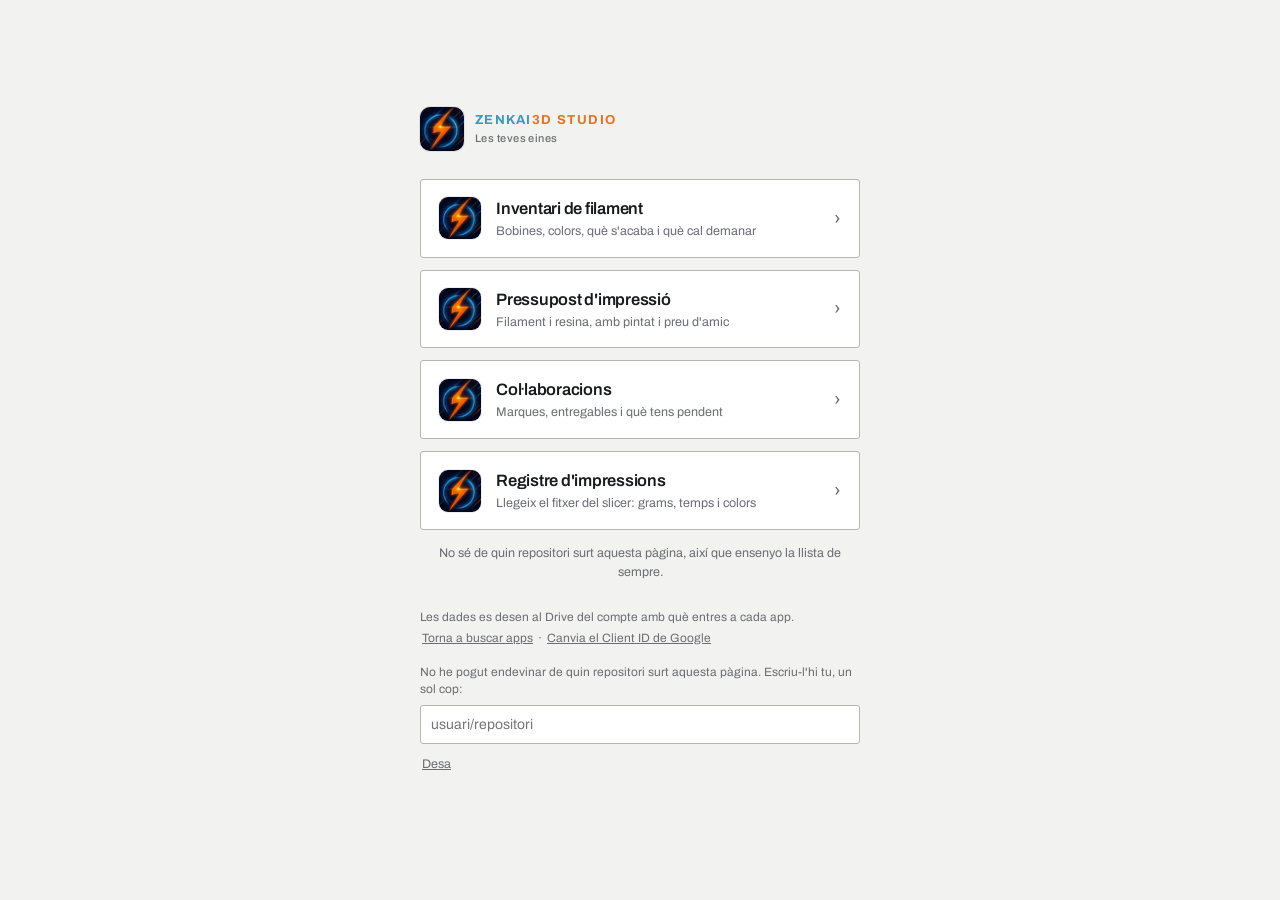
==== index.html @ d3b930be "Add files via upload" ====
<!DOCTYPE html>
<html lang="ca">
<head>
<meta charset="utf-8">
<meta name="viewport" content="width=device-width, initial-scale=1">
<title>Zenkai3D Studio</title>
<meta name="apple-mobile-web-app-capable" content="yes">
<meta name="apple-mobile-web-app-status-bar-style" content="default">
<meta name="apple-mobile-web-app-title" content="Zenkai3D">
<meta name="mobile-web-app-capable" content="yes">
<meta name="theme-color" content="#F2F2F0">
<link rel="apple-touch-icon" href="[data-uri]">
<link rel="icon" href="[data-uri]">
<link rel="preconnect" href="https://fonts.googleapis.com">
<link rel="preconnect" href="https://fonts.gstatic.com" crossorigin>
<link href="https://fonts.googleapis.com/css2?family=Archivo:wght@400;500;600;700&display=swap" rel="stylesheet">
<style>
:root{
  --paper:#F2F2F0; --surface:#FFFFFF; --ink:#191A1C; --ink-soft:#6B6D72;
  --line:#D9D9D5; --line-strong:#B6B6B1;
  --r:3px; --brand-blue:#3E96C2; --brand-orange:#E67324;
}
@media (prefers-color-scheme: dark){
  :root:not([data-theme="light"]){
    --paper:#131416; --surface:#1B1C1F; --ink:#EDEDEA; --ink-soft:#95979C;
    --line:#2E3033; --line-strong:#45484C;
  }
}
:root[data-theme="dark"]{
  --paper:#131416; --surface:#1B1C1F; --ink:#EDEDEA; --ink-soft:#95979C;
  --line:#2E3033; --line-strong:#45484C;
}
*{box-sizing:border-box}
html,body{margin:0;padding:0}
body{
  background:var(--paper); color:var(--ink);
  font-family:"Archivo","Helvetica Neue",Arial,sans-serif;
  font-size:15px; line-height:1.45; -webkit-font-smoothing:antialiased;
  min-height:100dvh; display:flex; align-items:center; justify-content:center; padding:28px 20px 44px;
}
.wrap{max-width:440px;width:100%}
.brandbar{display:flex;align-items:center;gap:11px;margin-bottom:28px}
.brandmark{width:44px;height:44px;border-radius:10px;display:block;flex:none;box-shadow:0 0 0 1px rgba(0,0,0,.08)}
.brandname{font-size:13px;font-weight:700;letter-spacing:.11em;text-transform:uppercase;line-height:1.3}
.brandname b{color:var(--brand-blue)}
.brandname i{color:var(--brand-orange);font-style:normal}
.brandname span{display:block;color:var(--ink-soft);font-size:11px;letter-spacing:.04em;font-weight:500;text-transform:none;margin-top:2px}

.apps{display:flex;flex-direction:column;gap:12px}
a.app{
  display:flex;align-items:center;gap:15px;
  background:var(--surface);border:1px solid var(--line-strong);border-radius:var(--r);
  padding:17px 18px;text-decoration:none;color:inherit;
  transition:border-color .12s, transform .12s;
}
a.app:hover,a.app:active{border-color:var(--ink);transform:translateY(-1px)}
a.app:focus-visible{outline:2px solid var(--ink);outline-offset:2px}
.app-ico{width:42px;height:42px;border-radius:9px;flex:none;object-fit:cover;box-shadow:0 0 0 1px rgba(0,0,0,.07)}
.app-txt{flex:1;min-width:0}
.app-txt b{display:block;font-size:16.5px;font-weight:600;letter-spacing:-.015em}
.app-txt span{display:block;color:var(--ink-soft);font-size:12.5px;margin-top:2px;line-height:1.35}
.arrow{flex:none;color:var(--ink-soft);font-size:19px}
a.app:hover .arrow{color:var(--ink)}

footer{margin-top:26px;color:var(--ink-soft);font-size:12px;line-height:1.5}
footer button{
  background:none;border:0;color:var(--ink-soft);text-decoration:underline;
  cursor:pointer;font:inherit;padding:2px 0;
}
footer button:hover{color:var(--ink)}
@media (prefers-reduced-motion:reduce){a.app{transition:none}}
.beta{display:inline-block;margin-top:6px;color:var(--brand-blue);font-weight:600}

.state{font-size:12.5px;color:var(--ink-soft);margin:14px 0 0;text-align:center;line-height:1.5}
.state[hidden]{display:none}
.state b{color:var(--ink)}
.skel{height:76px;border:1px solid var(--line);border-radius:var(--r);background:var(--surface);opacity:.55}
a.app.nova{border-color:var(--brand-blue)}
a.app .tag{font-size:9.5px;font-weight:700;letter-spacing:.08em;text-transform:uppercase;color:var(--brand-blue);display:block;margin-bottom:2px}
#repo-box{margin-top:14px;text-align:left}
#repo-box p{font-size:12px;color:var(--ink-soft);margin:0 0 7px;line-height:1.45}
#repo-box input{width:100%;padding:8px 10px;border:1px solid var(--line-strong);border-radius:var(--r);
  font:inherit;font-size:14px;background:var(--surface);color:var(--ink);margin-bottom:8px}
#repo-box button{font-size:12.5px}
footer button{background:none;border:0;color:var(--ink-soft);text-decoration:underline;cursor:pointer;font:inherit;font-size:12px;padding:3px 2px}
footer button:hover{color:var(--ink)}

[hidden]{display:none!important}
@media(max-width:430px){
  a.app{padding:15px 14px;gap:12px}
  a.app .app-ico{width:40px;height:40px}
}
</style>
</head>
<body>
<div class="wrap">

  <div class="brandbar">
    <img class="brandmark" src="[data-uri]" alt="">
    <div class="brandname"><b>ZENKAI</b><i>3D STUDIO</i>
      <span>Les teves eines</span>
    </div>
  </div>

  <nav class="apps" id="apps"></nav>
  <p class="state" id="state" hidden></p>

  <footer>
    Les dades es desen al Drive del compte amb què entres a cada app.
    <br><button type="button" id="refresh">Torna a buscar apps</button> ·
    <button type="button" id="reset-cid">Canvia el Client ID de Google</button>
    <div id="repo-box" hidden>
      <p>No he pogut endevinar de quin repositori surt aquesta pàgina. Escriu-l'hi tu, un sol cop:</p>
      <input type="text" id="repo-in" placeholder="usuari/repositori" autocapitalize="off" autocorrect="off" spellcheck="false">
      <button type="button" id="repo-save">Desa</button>
    </div>
  </footer>

</div>

<script>
"use strict";

/* Les apps que ja conec: nom maco, descripció i ordre al menú.
   Les que no són aquí també surten — el nom se'l treu del seu <title>. */
var CONEGUDES = {
  "inventari.html":   { n:"Inventari de filament",   d:"Bobines, colors, què s'acaba i què cal demanar", o:1 },
  "pressupost.html":  { n:"Pressupost d'impressió",  d:"Filament i resina, amb pintat i preu d'amic",     o:2 },
  "collabs.html":     { n:"Col·laboracions",         d:"Marques, entregables i què tens pendent",         o:3 },
  "impressions.html": { n:"Registre d'impressions",  d:"Llegeix el fitxer del slicer: grams, temps i colors", o:4 }
};
/* fitxers que mai han de sortir al menú (el propi menú i versions velles) */
var AMAGA = ["index.html","404.html","readme.html",
             "inventari-filament.html","pressupost-3d.html","collabs-3d.html","collaboracions.html"];

var CACHE_KEY="zenkai_apps_v1", REPO_KEY="zenkai_repo", VIST_KEY="zenkai_apps_vistes";
var $=function(id){ return document.getElementById(id); };
var esc=function(t){ return String(t==null?"":t).replace(/[&<>"]/g,function(c){
  return {"&":"&amp;","<":"&lt;",">":"&gt;",'"':"&quot;"}[c]; }); };

function estat(html){
  var e=$("state");
  if(!html){ e.hidden=true; e.innerHTML=""; return; }
  e.hidden=false; e.innerHTML=html;
}
function lsGet(k){ try{ return localStorage.getItem(k); }catch(e){ return null; } }
function lsSet(k,v){ try{ localStorage.setItem(k,v); }catch(e){} }

/* ---------- de quin repositori surt aquesta pàgina ---------- */
function repoInfo(){
  var manual=(lsGet(REPO_KEY)||"").trim();
  if(manual.indexOf("/")>0){
    var p=manual.replace(/^https?:\/\/github\.com\//i,"").replace(/\.git$/,"").split("/").filter(Boolean);
    if(p.length>=2) return { owner:p[0], repo:p[1], dir:p.slice(2).join("/"), manual:true };
  }
  var h=(location.hostname||"").toLowerCase();
  var m=h.match(/^([a-z0-9-]+)\.github\.io$/);
  if(!m) return null;
  var segs=(location.pathname||"/").split("/").filter(Boolean);
  if(segs.length && /\.[a-z0-9]+$/i.test(segs[segs.length-1])) segs.pop();
  if(!segs.length) return { owner:m[1], repo:m[1]+".github.io", dir:"" };
  return { owner:m[1], repo:segs[0], dir:segs.slice(1).join("/") };
}

/* ---------- demana la llista de fitxers a GitHub ---------- */
function descobreix(){
  var ri=repoInfo();
  if(!ri) return Promise.reject({code:"norepo"});
  var url="https://api.github.com/repos/"+encodeURIComponent(ri.owner)+"/"+encodeURIComponent(ri.repo)+
          "/contents/"+(ri.dir?ri.dir.split("/").map(encodeURIComponent).join("/"):"");
  return fetch(url,{headers:{"Accept":"application/vnd.github+json"}}).then(function(r){
    if(r.status===404) throw {code:"404", ri:ri};
    if(r.status===403) throw {code:"limit"};
    if(!r.ok) throw {code:"http", status:r.status};
    return r.json();
  }).then(function(list){
    if(!Array.isArray(list)) throw {code:"format"};
    var noms=list.filter(function(f){
      return f && f.type==="file" && /\.html?$/i.test(f.name) && AMAGA.indexOf(f.name.toLowerCase())<0;
    }).map(function(f){ return f.name; });
    if(!noms.length) throw {code:"buit"};
    return noms;
  });
}

/* ---------- el títol d'una app que no conec ---------- */
function fitxaDe(nom){
  var k=nom.toLowerCase();
  if(CONEGUDES[k]) return Promise.resolve({ titol:CONEGUDES[k].n, desc:CONEGUDES[k].d });
  /* només el principi del fitxer: el <title> hi és dins dels primers centenars de bytes */
  return fetch(nom,{headers:{"Range":"bytes=0-4000"}}).then(function(r){
    if(!r.ok && r.status!==206) throw 0;
    return r.text();
  }).then(function(t){
    var ti=(t.match(/<title[^>]*>([^<]*)<\/title>/i)||[])[1];
    var de=(t.match(/<meta\s+name=["']description["']\s+content=["']([^"']*)["']/i)||[])[1];
    return { titol:(ti||"").trim()||null, desc:(de||"").trim()||null };
  }).catch(function(){ return { titol:null, desc:null }; });
}
function bonic(nom){
  var t=nom.replace(/\.html?$/i,"").replace(/[-_]+/g," ").trim();
  return t ? t.charAt(0).toUpperCase()+t.slice(1) : nom;
}

/* ---------- pintar ---------- */
function ordena(noms){
  return noms.slice().sort(function(a,b){
    var ka=CONEGUDES[a.toLowerCase()], kb=CONEGUDES[b.toLowerCase()];
    if(ka&&kb) return ka.o-kb.o;
    if(ka) return -1;
    if(kb) return 1;
    return a.localeCompare(b,"ca");
  });
}
function vistes(){
  try{ var v=JSON.parse(lsGet(VIST_KEY)||"[]"); return Array.isArray(v)?v:[]; }catch(e){ return []; }
}
function pinta(noms){
  noms=ordena(noms);
  var ja=vistes(), primera=!ja.length;
  $("apps").innerHTML = noms.map(function(nom){
    var k=nom.toLowerCase(), c=CONEGUDES[k];
    var nova = !primera && ja.indexOf(k)<0;
    return '<a class="app'+(nova?' nova':'')+'" href="'+esc(nom)+'" data-f="'+esc(k)+'">'+
      '<img class="app-ico" src="'+LOGO_SRC+'" alt="">'+
      '<span class="app-txt">'+
        (nova?'<span class="tag">nova</span>':'')+
        '<b>'+esc(c?c.n:bonic(nom))+'</b>'+
        '<span>'+esc(c?c.d:"")+'</span>'+
      '</span><span class="arrow">›</span></a>';
  }).join("");
  lsSet(VIST_KEY, JSON.stringify(noms.map(function(n){ return n.toLowerCase(); })));
  /* omple el nom de les que no conec */
  noms.forEach(function(nom){
    if(CONEGUDES[nom.toLowerCase()]) return;
    fitxaDe(nom).then(function(f){
      var a=$("apps").querySelector('a[data-f="'+nom.toLowerCase().replace(/"/g,'')+'"]');
      if(!a) return;
      if(f.titol) a.querySelector("b").textContent=f.titol;
      if(f.desc)  a.querySelector(".app-txt > span:last-child").textContent=f.desc;
    });
  });
}
function esquelet(n){
  var h=""; for(var i=0;i<n;i++) h+='<div class="skel"></div>';
  $("apps").innerHTML=h;
}

/* ---------- arrencada ---------- */
var LOGO_SRC="";
function arrenca(forcat){
  LOGO_SRC=document.querySelector(".brandmark").src;
  var cau=null;
  try{ cau=JSON.parse(lsGet(CACHE_KEY)||"null"); }catch(e){}
  if(cau && cau.apps && cau.apps.length && !forcat){ pinta(cau.apps); estat(""); }
  else esquelet(4);

  descobreix().then(function(noms){
    lsSet(CACHE_KEY, JSON.stringify({t:Date.now(), apps:noms}));
    pinta(noms);
    estat(forcat ? noms.length+" app"+(noms.length===1?"":"s")+" trobades al repositori." : "");
    if(forcat) setTimeout(function(){ estat(""); }, 3500);
  }).catch(function(e){
    var base = (cau && cau.apps && cau.apps.length) ? cau.apps : Object.keys(CONEGUDES);
    pinta(base);
    var c=(e&&e.code)||"";
    if(c==="norepo"){
      estat("No sé de quin repositori surt aquesta pàgina, així que ensenyo la llista de sempre.");
      $("repo-box").hidden=false;
    }
    else if(c==="404"){
      estat("GitHub no em deixa veure aquest repositori (o és privat). Ensenyo la llista de sempre.");
      $("repo-box").hidden=false;
    }
    else if(c==="limit") estat("GitHub m'ha tallat per massa consultes seguides. Ensenyo l'última llista que tenia; torna-ho a provar d'aquí una estona.");
    else if(c==="buit")  estat("Al repositori no hi he trobat cap altra pàgina.");
    else estat("No he pogut comprovar si hi ha apps noves. Ensenyo l'última llista que tenia.");
  });
}

$("refresh").onclick=function(){ estat("Buscant…"); arrenca(true); };
$("repo-save").onclick=function(){
  var v=$("repo-in").value.trim();
  if(v.indexOf("/")<0){ estat("Escriu-ho com <b>usuari/repositori</b>."); return; }
  lsSet(REPO_KEY, v);
  $("repo-box").hidden=true;
  estat("Buscant…"); arrenca(true);
};
$("reset-cid").onclick=function(){
  try{
    localStorage.removeItem("g_client_id");
    localStorage.removeItem("g_skip_login");
    this.textContent="Fet — torna a entrar a qualsevol app per posar-lo";
    this.disabled=true;
  }catch(e){ this.textContent="No s'ha pogut (emmagatzematge bloquejat)"; }
};

arrenca(false);
</script>
</body>
</html>
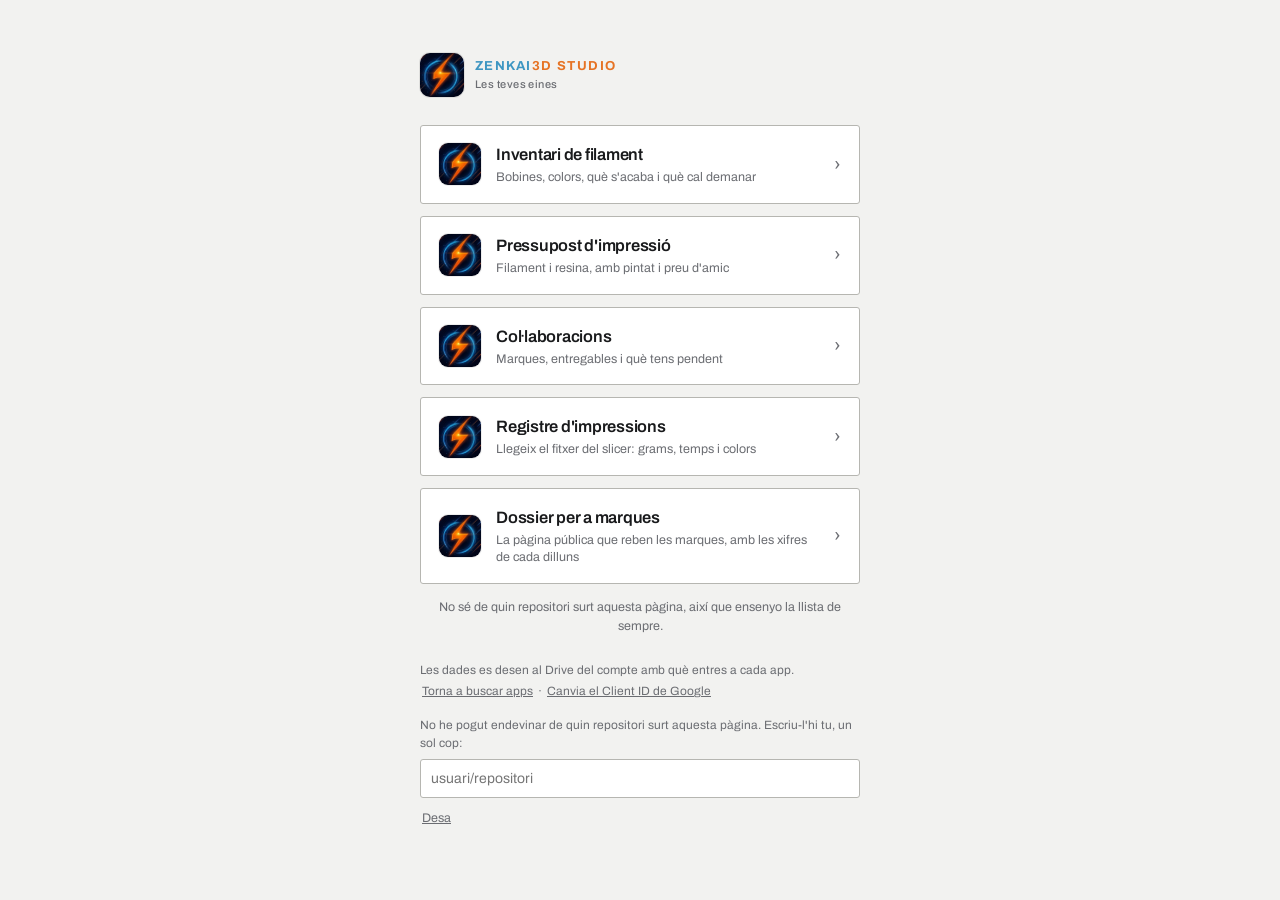
==== commit fd9cb979: "Dossier per a marques, concursos oberts i idees de reels - dossier.html: pàgina pública en anglès pe" ====
--- a/index.html
+++ b/index.html
@@ -127,7 +127,8 @@
   "inventari.html":   { n:"Inventari de filament",   d:"Bobines, colors, què s'acaba i què cal demanar", o:1 },
   "pressupost.html":  { n:"Pressupost d'impressió",  d:"Filament i resina, amb pintat i preu d'amic",     o:2 },
   "collabs.html":     { n:"Col·laboracions",         d:"Marques, entregables i què tens pendent",         o:3 },
-  "impressions.html": { n:"Registre d'impressions",  d:"Llegeix el fitxer del slicer: grams, temps i colors", o:4 }
+  "impressions.html": { n:"Registre d'impressions",  d:"Llegeix el fitxer del slicer: grams, temps i colors", o:4 },
+  "dossier.html":     { n:"Dossier per a marques",   d:"La pàgina pública que reben les marques, amb les xifres de cada dilluns", o:6 }
 };
 /* fitxers que mai han de sortir al menú (el propi menú i versions velles) */
 var AMAGA = ["index.html","404.html","readme.html",
@@ -193,7 +194,10 @@
     return r.text();
   }).then(function(t){
     var ti=(t.match(/<title[^>]*>([^<]*)<\/title>/i)||[])[1];
-    var de=(t.match(/<meta\s+name=["']description["']\s+content=["']([^"']*)["']/i)||[])[1];
+    /* la cometa de tancament ha de ser la mateixa que la d'obertura:
+       si no, una descripció amb apòstrofs es talla pel mig */
+    var md=t.match(/<meta\s+name=["']description["']\s+content=(["'])([\s\S]*?)\1/i);
+    var de=md?md[2]:null;
     return { titol:(ti||"").trim()||null, desc:(de||"").trim()||null };
   }).catch(function(){ return { titol:null, desc:null }; });
 }
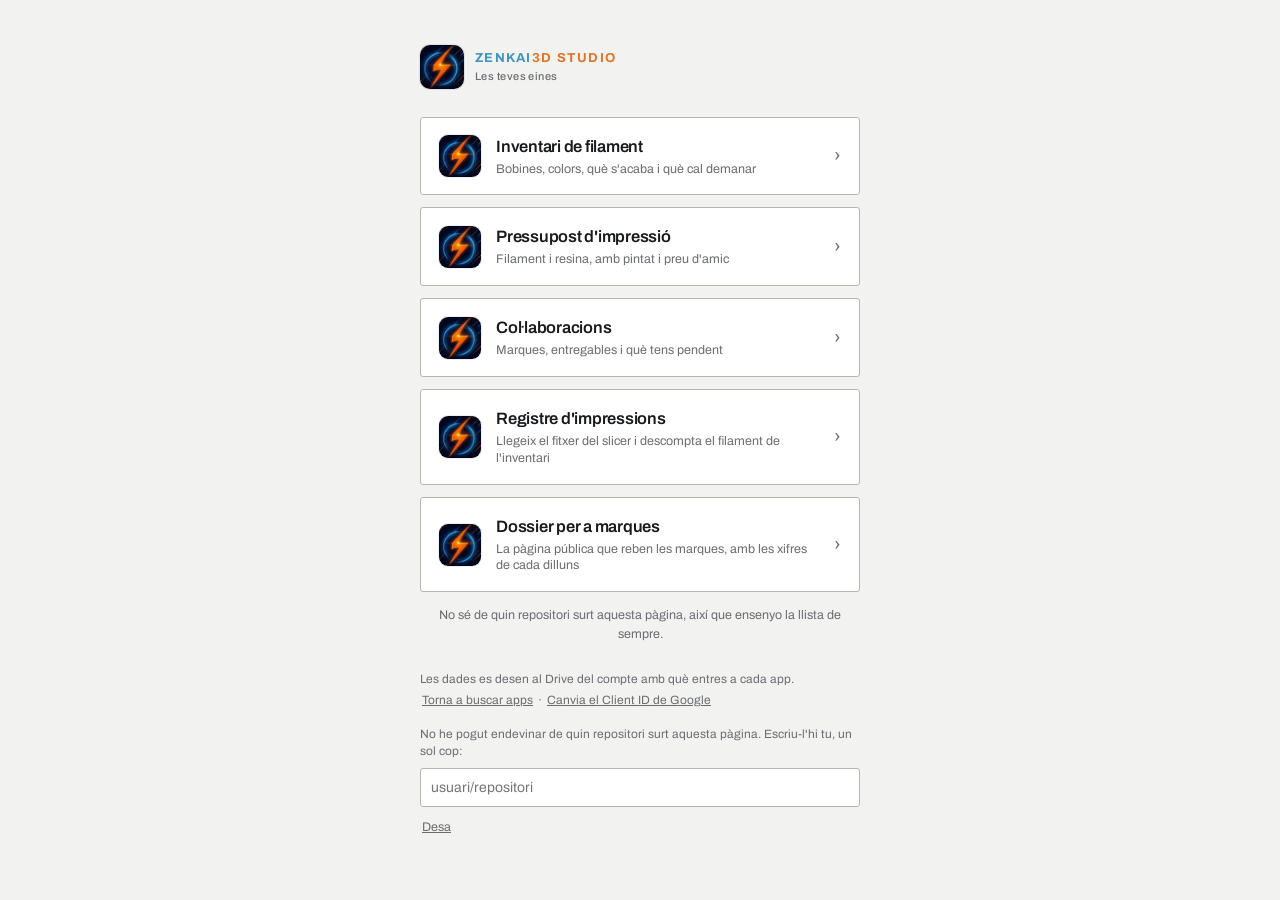
==== commit 8f65aa31: "Registre d'impressions: descompta el filament de l'inventari Cada filament que surt del fitxer del s" ====
--- a/index.html
+++ b/index.html
@@ -127,7 +127,7 @@
   "inventari.html":   { n:"Inventari de filament",   d:"Bobines, colors, què s'acaba i què cal demanar", o:1 },
   "pressupost.html":  { n:"Pressupost d'impressió",  d:"Filament i resina, amb pintat i preu d'amic",     o:2 },
   "collabs.html":     { n:"Col·laboracions",         d:"Marques, entregables i què tens pendent",         o:3 },
-  "impressions.html": { n:"Registre d'impressions",  d:"Llegeix el fitxer del slicer: grams, temps i colors", o:4 },
+  "impressions.html": { n:"Registre d'impressions",  d:"Llegeix el fitxer del slicer i descompta el filament de l'inventari", o:4 },
   "dossier.html":     { n:"Dossier per a marques",   d:"La pàgina pública que reben les marques, amb les xifres de cada dilluns", o:6 }
 };
 /* fitxers que mai han de sortir al menú (el propi menú i versions velles) */
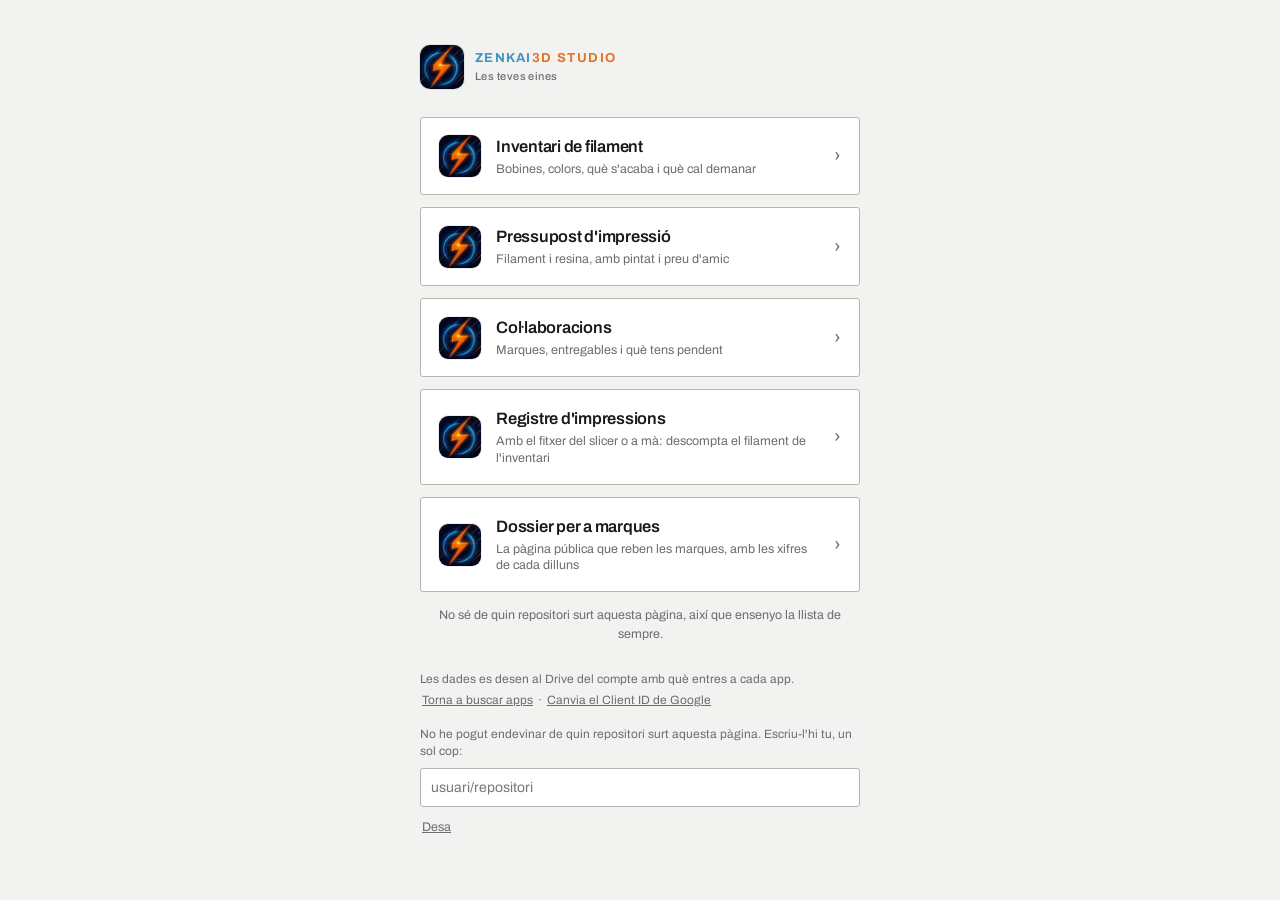
==== commit 4c0b43dc: "Registre d'impressions: amb fitxer o posant-ho a mà Dues maneres d'anotar una impressió, triables a " ====
--- a/index.html
+++ b/index.html
@@ -127,7 +127,7 @@
   "inventari.html":   { n:"Inventari de filament",   d:"Bobines, colors, què s'acaba i què cal demanar", o:1 },
   "pressupost.html":  { n:"Pressupost d'impressió",  d:"Filament i resina, amb pintat i preu d'amic",     o:2 },
   "collabs.html":     { n:"Col·laboracions",         d:"Marques, entregables i què tens pendent",         o:3 },
-  "impressions.html": { n:"Registre d'impressions",  d:"Llegeix el fitxer del slicer i descompta el filament de l'inventari", o:4 },
+  "impressions.html": { n:"Registre d'impressions",  d:"Amb el fitxer del slicer o a mà: descompta el filament de l'inventari", o:4 },
   "dossier.html":     { n:"Dossier per a marques",   d:"La pàgina pública que reben les marques, amb les xifres de cada dilluns", o:6 }
 };
 /* fitxers que mai han de sortir al menú (el propi menú i versions velles) */
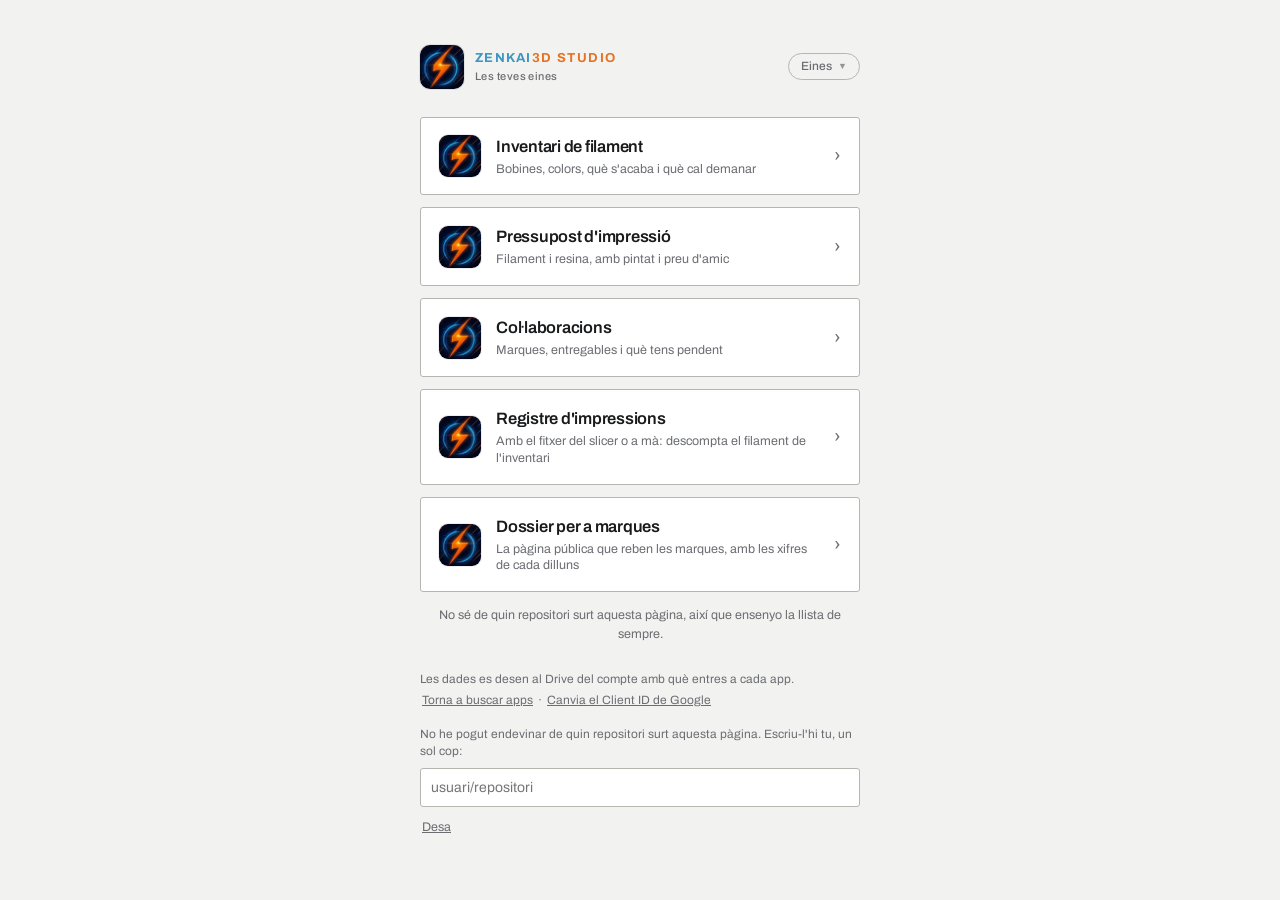
==== commit 2c939a37: "La barra de dalt: passar d'una eina a l'altra d'un toc On hi havia el "‹ Menú" hi ha la llista sence" ====
--- a/index.html
+++ b/index.html
@@ -9,11 +9,12 @@
 <meta name="apple-mobile-web-app-title" content="Zenkai3D">
 <meta name="mobile-web-app-capable" content="yes">
 <meta name="theme-color" content="#F2F2F0">
-<link rel="apple-touch-icon" href="[data-uri]">
-<link rel="icon" href="[data-uri]">
+<link rel="apple-touch-icon" href="icona.png">
+<link rel="icon" href="icona.png">
 <link rel="preconnect" href="https://fonts.googleapis.com">
 <link rel="preconnect" href="https://fonts.gstatic.com" crossorigin>
 <link href="https://fonts.googleapis.com/css2?family=Archivo:wght@400;500;600;700&display=swap" rel="stylesheet">
+<link rel="stylesheet" href="zenkai.css">
 <style>
 :root{
   --paper:#F2F2F0; --surface:#FFFFFF; --ink:#191A1C; --ink-soft:#6B6D72;
@@ -90,13 +91,14 @@
   a.app{padding:15px 14px;gap:12px}
   a.app .app-ico{width:40px;height:40px}
 }
+
 </style>
 </head>
 <body>
 <div class="wrap">
 
   <div class="brandbar">
-    <img class="brandmark" src="[data-uri]" alt="">
+    <img class="brandmark" src="icona.png" alt="">
     <div class="brandname"><b>ZENKAI</b><i>3D STUDIO</i>
       <span>Les teves eines</span>
     </div>
@@ -301,5 +303,6 @@
 
 arrenca(false);
 </script>
+<script src="zenkai-nav.js"></script>
 </body>
 </html>
--- a/zenkai.css
+++ b/zenkai.css
@@ -0,0 +1,50 @@
+/* ------------------------------------------------------------------
+   zenkai.css — l'estil que comparteixen totes les eines.
+
+   Va abans del <style> de cada pàgina, així que una eina pot sobreescriure
+   el que vulgui d'aquí sense haver de barallar-s'hi.
+   ------------------------------------------------------------------ */
+
+/* ---------- el saltador d'eines ----------
+   Abans hi havia un "‹ Menú" que et tornava a la portada i d'allà triaves.
+   Dos passos i una càrrega de pàgina pel mig per anar del pressupost al
+   registre. Ara la llista és aquí mateix. */
+.toolpick{position:relative;margin-left:auto;flex:none}
+.toolpick>button{
+  display:inline-flex;align-items:center;gap:6px;cursor:pointer;
+  background:none;color:var(--ink-soft);border:1px solid var(--line-strong);
+  border-radius:20px;padding:4px 12px;font:inherit;font-size:12px;font-weight:500;
+  white-space:nowrap;
+}
+.toolpick>button:hover{color:var(--ink);border-color:var(--ink)}
+.toolpick>button .ca{font-size:9px;opacity:.7;transition:transform .15s}
+.toolpick>button[aria-expanded="true"] .ca{transform:rotate(180deg)}
+.toolmenu{
+  position:absolute;right:0;top:calc(100% + 6px);z-index:30;min-width:208px;
+  background:var(--surface);border:1px solid var(--line-strong);border-radius:var(--r);
+  box-shadow:0 6px 24px rgba(0,0,0,.14);padding:5px;
+}
+.toolmenu[hidden]{display:none}
+.toolmenu a{
+  display:flex;align-items:baseline;gap:8px;text-decoration:none;color:var(--ink);
+  padding:8px 10px;border-radius:var(--r);font-size:14px;line-height:1.25;
+}
+.toolmenu a small{color:var(--ink-soft);font-size:11.5px;margin-left:auto;white-space:nowrap}
+.toolmenu a:hover{background:var(--paper)}
+.toolmenu a[aria-current="page"]{font-weight:600}
+.toolmenu a[aria-current="page"]:before{content:"";width:3px;align-self:stretch;
+  background:var(--brand-orange);border-radius:2px;margin:-8px 0 -8px -10px}
+.toolmenu a[aria-current="page"]{padding-left:13px}
+.toolmenu hr{border:0;border-top:1px solid var(--line);margin:5px 2px}
+@media(max-width:520px){
+  .toolmenu{min-width:min(252px,calc(100vw - 32px))}
+}
+
+/* ---------- ios-zoom: que l'iPhone no ampliï la pàgina ----------
+   Safari a l'iOS amplia la pàgina quan poses el cursor en un camp de menys de
+   16 px i, en sortir-ne, no la torna a reduir: es queda gran. Amb 16 px no ho
+   fa. L'!important hi és perquè regles com .toolbar select tenen més
+   especificitat que select i guanyarien igualment. */
+@media(max-width:900px){
+  input,select,textarea{font-size:16px!important}
+}
